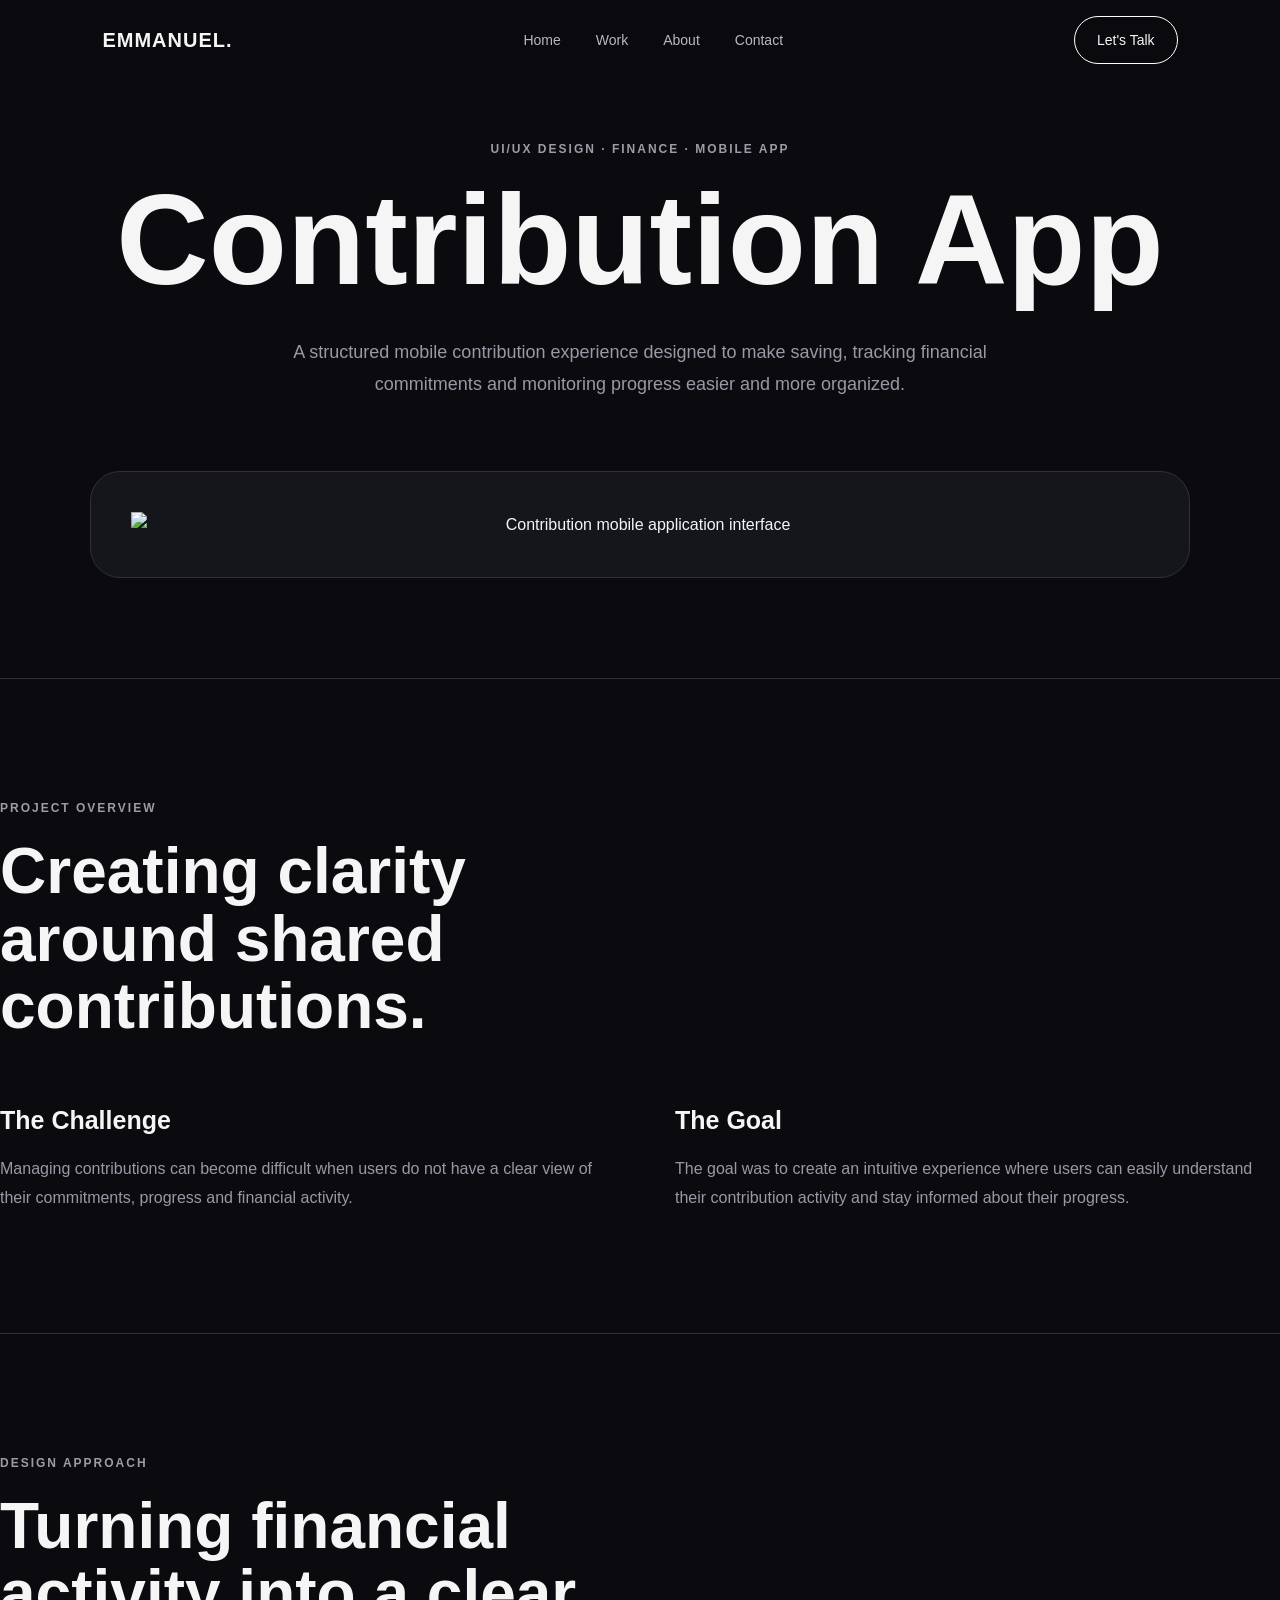
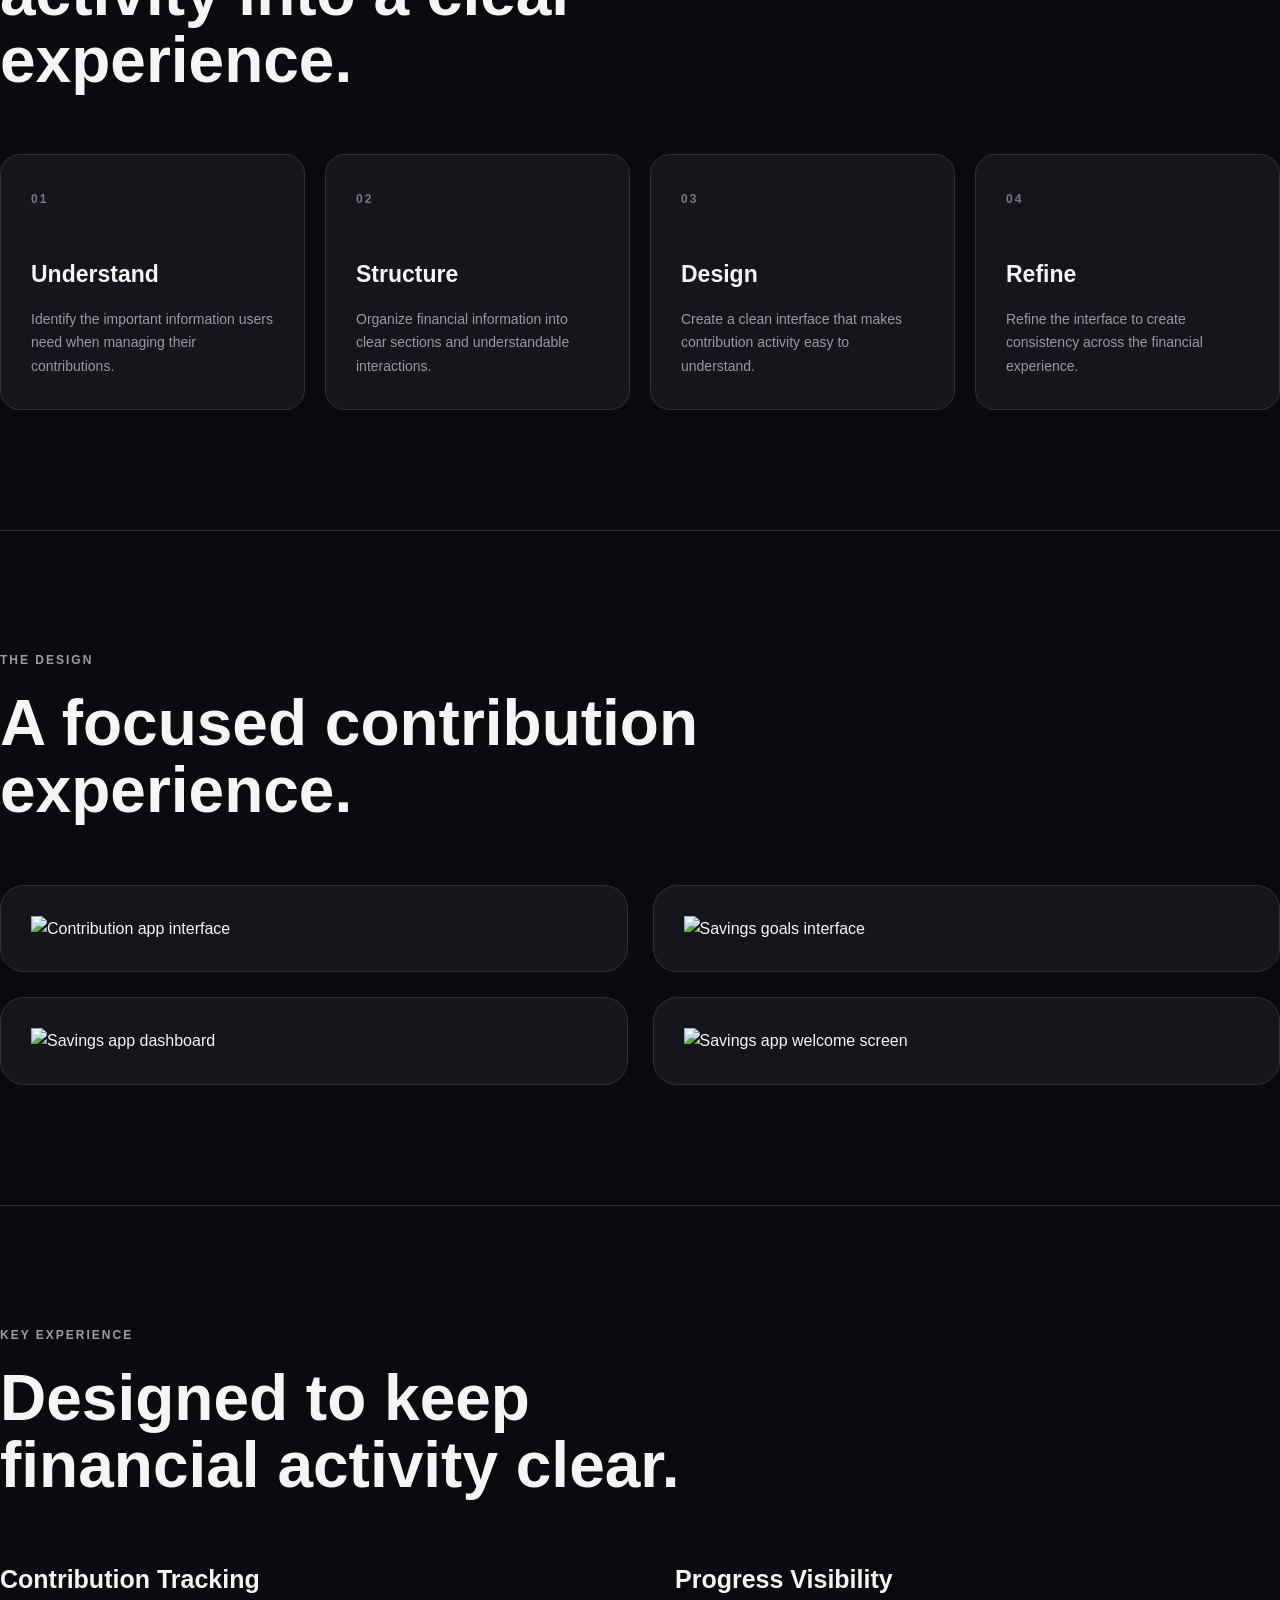
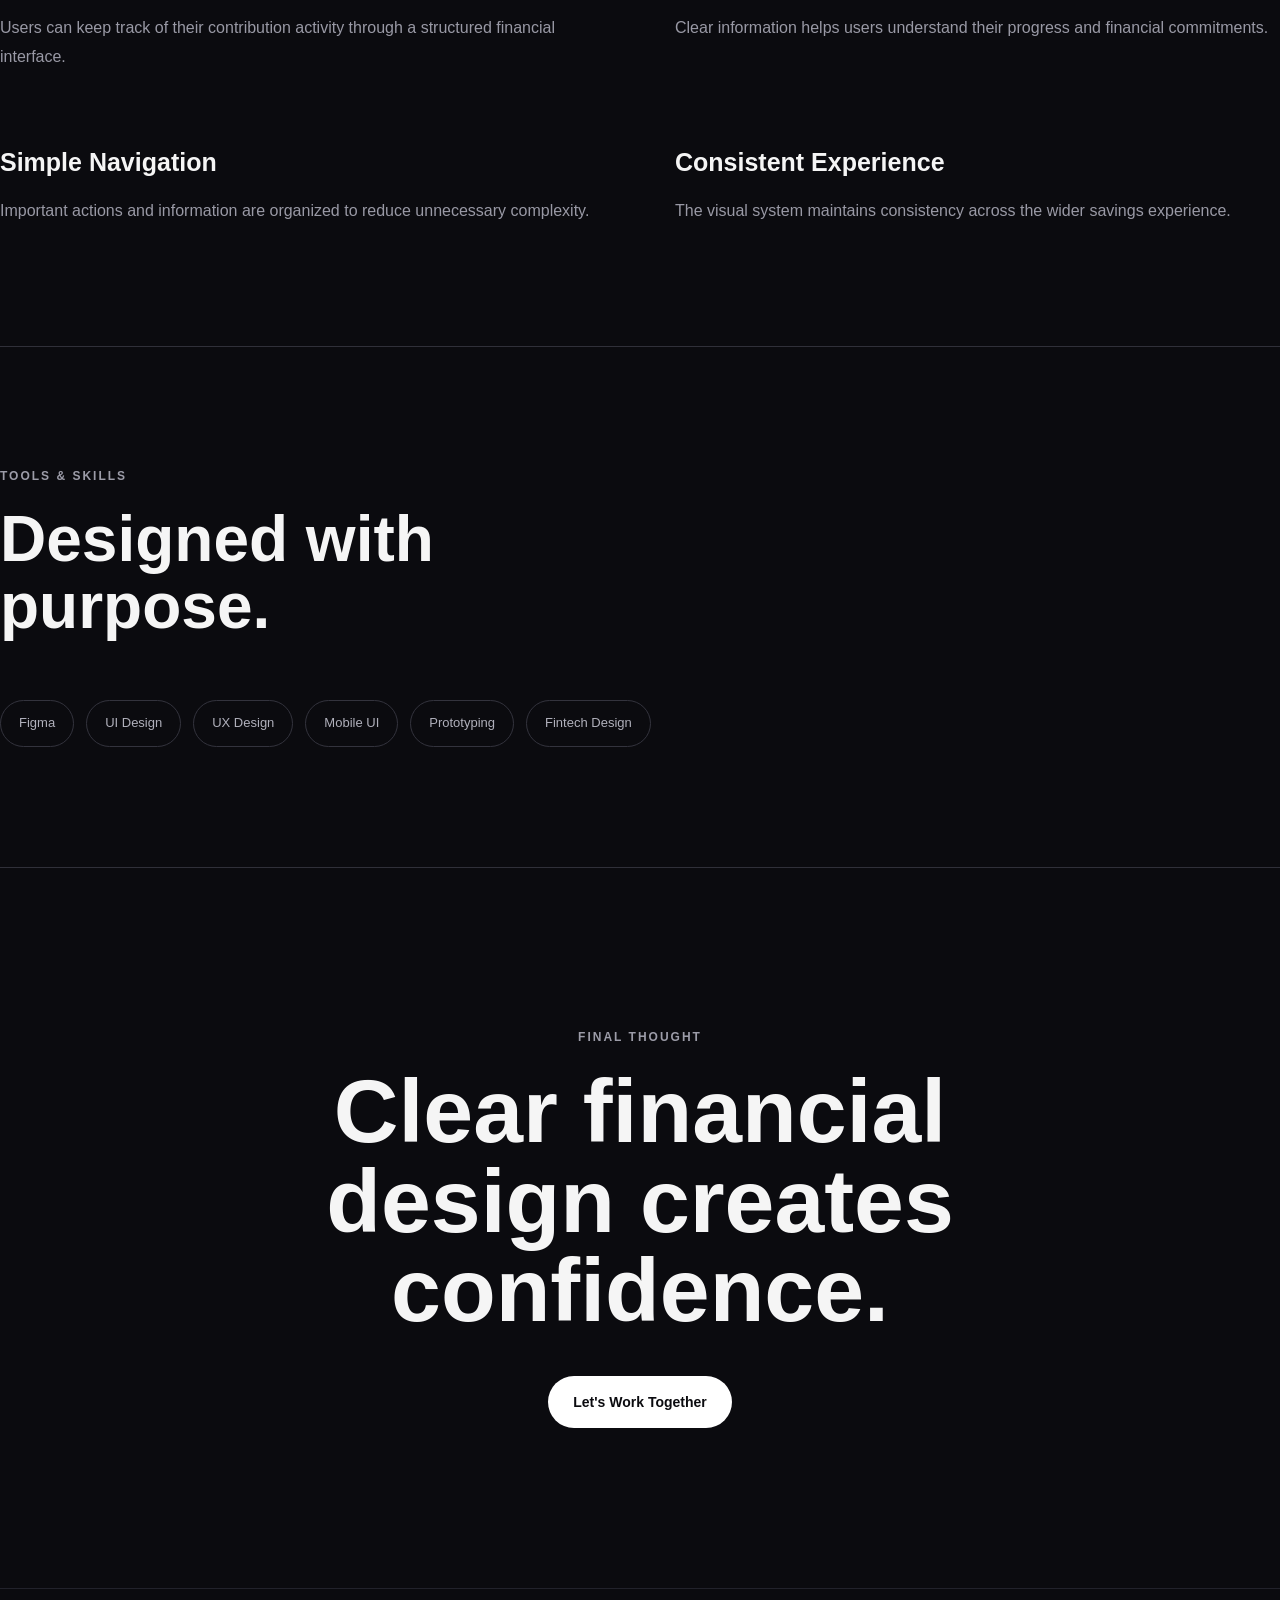
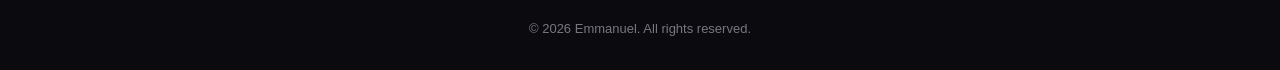
==== case-studies/contribution/index.html @ d4b5482c "Fix portfolio folder structure" ====
<!DOCTYPE html>
<html lang="en">

<head>

    <meta charset="UTF-8">

    <meta
        name="viewport"
        content="width=device-width, initial-scale=1.0"
    >

    <title>Contribution App | UI/UX Case Study</title>

    <link
        rel="stylesheet"
        href="../../css/style.css"
    >

</head>


<body>


    <!-- ================================
         NAVIGATION
    ================================= -->

    <header>

        <nav>

            <div class="logo">
                EMMANUEL.
            </div>


            <ul class="nav-links">

                <li>
                    <a href="../../index.html">
                        Home
                    </a>
                </li>

                <li>
                    <a href="../../index.html#work">
                        Work
                    </a>
                </li>

                <li>
                    <a href="../../index.html#about">
                        About
                    </a>
                </li>

                <li>
                    <a href="../../index.html#contact">
                        Contact
                    </a>
                </li>

            </ul>


            <a
                href="../../index.html#contact"
                class="nav-button"
            >
                Let's Talk
            </a>

        </nav>

    </header>



    <!-- ================================
         CASE STUDY
    ================================= -->

    <main>


        <!-- HERO -->

        <section class="case-study-hero">

            <p class="eyebrow">
                UI/UX DESIGN · FINANCE · MOBILE APP
            </p>


            <h1>
                Contribution App
            </h1>


            <p class="case-study-intro">

                A structured mobile contribution experience
                designed to make saving, tracking financial
                commitments and monitoring progress easier
                and more organized.

            </p>


            <div class="case-study-hero-image">

                <img
                    src="../../images/savings-contribution.png"
                    alt="Contribution mobile application interface"
                >

            </div>

        </section>



        <!-- PROJECT OVERVIEW -->

        <section class="case-study-section">

            <div class="case-study-heading">

                <p class="eyebrow">
                    PROJECT OVERVIEW
                </p>

                <h2>
                    Creating clarity around
                    shared contributions.
                </h2>

            </div>


            <div class="case-study-grid">


                <div>

                    <h3>
                        The Challenge
                    </h3>

                    <p>

                        Managing contributions can become
                        difficult when users do not have a
                        clear view of their commitments,
                        progress and financial activity.

                    </p>

                </div>


                <div>

                    <h3>
                        The Goal
                    </h3>

                    <p>

                        The goal was to create an intuitive
                        experience where users can easily
                        understand their contribution activity
                        and stay informed about their progress.

                    </p>

                </div>

            </div>

        </section>



        <!-- DESIGN APPROACH -->

        <section class="case-study-section">

            <div class="case-study-heading">

                <p class="eyebrow">
                    DESIGN APPROACH
                </p>

                <h2>
                    Turning financial activity
                    into a clear experience.
                </h2>

            </div>


            <div class="process-grid">


                <div class="process-card">

                    <span>
                        01
                    </span>

                    <h3>
                        Understand
                    </h3>

                    <p>

                        Identify the important information
                        users need when managing their
                        contributions.

                    </p>

                </div>


                <div class="process-card">

                    <span>
                        02
                    </span>

                    <h3>
                        Structure
                    </h3>

                    <p>

                        Organize financial information into
                        clear sections and understandable
                        interactions.

                    </p>

                </div>


                <div class="process-card">

                    <span>
                        03
                    </span>

                    <h3>
                        Design
                    </h3>

                    <p>

                        Create a clean interface that makes
                        contribution activity easy to
                        understand.

                    </p>

                </div>


                <div class="process-card">

                    <span>
                        04
                    </span>

                    <h3>
                        Refine
                    </h3>

                    <p>

                        Refine the interface to create
                        consistency across the financial
                        experience.

                    </p>

                </div>

            </div>

        </section>



        <!-- DESIGN -->

        <section class="case-study-section">

            <div class="case-study-heading">

                <p class="eyebrow">
                    THE DESIGN
                </p>

                <h2>
                    A focused contribution
                    experience.
                </h2>

            </div>


            <div class="case-study-gallery">


                <div class="gallery-item">

                    <img
                        src="../../images/savings-contribution.png"
                        alt="Contribution app interface"
                    >

                </div>


                <div class="gallery-item">

                    <img
                        src="../../images/savings-goals.png"
                        alt="Savings goals interface"
                    >

                </div>


                <div class="gallery-item">

                    <img
                        src="../../images/savings-home.png"
                        alt="Savings app dashboard"
                    >

                </div>


                <div class="gallery-item">

                    <img
                        src="../../images/savings-welcome.png"
                        alt="Savings app welcome screen"
                    >

                </div>

            </div>

        </section>



        <!-- KEY EXPERIENCE -->

        <section class="case-study-section">

            <div class="case-study-heading">

                <p class="eyebrow">
                    KEY EXPERIENCE
                </p>

                <h2>
                    Designed to keep
                    financial activity clear.
                </h2>

            </div>


            <div class="case-study-grid">


                <div>

                    <h3>
                        Contribution Tracking
                    </h3>

                    <p>

                        Users can keep track of their
                        contribution activity through a
                        structured financial interface.

                    </p>

                </div>


                <div>

                    <h3>
                        Progress Visibility
                    </h3>

                    <p>

                        Clear information helps users
                        understand their progress and
                        financial commitments.

                    </p>

                </div>


                <div>

                    <h3>
                        Simple Navigation
                    </h3>

                    <p>

                        Important actions and information
                        are organized to reduce unnecessary
                        complexity.

                    </p>

                </div>


                <div>

                    <h3>
                        Consistent Experience
                    </h3>

                    <p>

                        The visual system maintains
                        consistency across the wider
                        savings experience.

                    </p>

                </div>

            </div>

        </section>



        <!-- TOOLS -->

        <section class="case-study-section">

            <div class="case-study-heading">

                <p class="eyebrow">
                    TOOLS & SKILLS
                </p>

                <h2>
                    Designed with purpose.
                </h2>

            </div>


            <div class="case-study-tags">

                <span>
                    Figma
                </span>

                <span>
                    UI Design
                </span>

                <span>
                    UX Design
                </span>

                <span>
                    Mobile UI
                </span>

                <span>
                    Prototyping
                </span>

                <span>
                    Fintech Design
                </span>

            </div>

        </section>



        <!-- FINAL THOUGHT -->

        <section class="case-study-final">

            <p class="eyebrow">
                FINAL THOUGHT
            </p>


            <h2>
                Clear financial design
                creates confidence.
            </h2>


            <a
                href="../../index.html#contact"
                class="primary-button"
            >
                Let's Work Together
            </a>

        </section>


    </main>



    <!-- FOOTER -->

    <footer>

        <p>
            © 2026 Emmanuel. All rights reserved.
        </p>

    </footer>


</body>

</html>
---- css/style.css ----
/* ================================
   RESET & GLOBAL STYLES
================================ */

* {
    margin: 0;
    padding: 0;
    box-sizing: border-box;
}

html {
    scroll-behavior: smooth;
}

body {
    font-family: Arial, Helvetica, sans-serif;
    background: #0b0b0f;
    color: #f5f5f5;
    line-height: 1.6;
}

a {
    color: inherit;
    text-decoration: none;
}

img {
    width: 100%;
    display: block;
}

section {
    padding: 100px 8%;
}


/* ================================
   NAVIGATION
================================ */

header {
    width: 100%;
    position: fixed;
    top: 0;
    left: 0;
    z-index: 1000;
    background: rgba(11, 11, 15, 0.85);
    backdrop-filter: blur(15px);
}

nav {
    max-width: 1400px;
    margin: auto;
    height: 80px;

    display: flex;
    align-items: center;
    justify-content: space-between;

    padding: 0 8%;
}

.logo {
    font-size: 20px;
    font-weight: 800;
    letter-spacing: 1px;
}

.nav-links {
    list-style: none;

    display: flex;
    align-items: center;
    gap: 35px;
}

.nav-links a {
    color: #b8b8c0;
    font-size: 14px;
    transition: 0.3s ease;
}

.nav-links a:hover {
    color: #ffffff;
}

.nav-button {
    padding: 12px 22px;
    border: 1px solid #ffffff;
    border-radius: 50px;

    font-size: 14px;

    transition: 0.3s ease;
}

.nav-button:hover {
    background: #ffffff;
    color: #0b0b0f;
}


/* ================================
   GENERAL COMPONENTS
================================ */

.eyebrow {
    color: #9c9ca8;
    font-size: 12px;
    font-weight: 700;
    letter-spacing: 3px;
    margin-bottom: 20px;
}

.section-heading {
    max-width: 700px;
    margin-bottom: 60px;
}

.section-heading h2 {
    font-size: clamp(40px, 6vw, 72px);
    line-height: 1;
    letter-spacing: -3px;
}


/* ================================
   HERO
================================ */

.hero {
    min-height: 100vh;

    display: flex;
    align-items: center;
    justify-content: space-between;
    gap: 70px;

    padding-top: 150px;
}

.hero-content {
    max-width: 720px;
}

.hero h1 {
    font-size: clamp(55px, 7vw, 100px);
    line-height: 0.95;
    letter-spacing: -5px;
}

.hero h1 span {
    color: #8f8f9b;
}

.hero-description {
    max-width: 600px;

    margin-top: 35px;

    color: #aaaab5;
    font-size: 18px;
}

.hero-buttons {
    display: flex;
    gap: 15px;
    margin-top: 40px;
}

.primary-button,
.secondary-button {
    display: inline-block;

    padding: 15px 25px;

    border-radius: 50px;

    font-size: 14px;
    font-weight: 600;

    transition: 0.3s ease;
}

.primary-button {
    background: #ffffff;
    color: #0b0b0f;
}

.primary-button:hover {
    transform: translateY(-3px);
}

.secondary-button {
    border: 1px solid #33333d;
    color: #ffffff;
}

.secondary-button:hover {
    background: #18181f;
}


/* ================================
   HERO VISUAL
================================ */

.hero-visual {
    width: 420px;
    min-width: 320px;
}

.design-card {
    height: 520px;

    padding: 35px;

    border-radius: 30px;

    background:
        linear-gradient(
            145deg,
            #24242d,
            #111116
        );

    border: 1px solid #303039;

    display: flex;
    flex-direction: column;
    justify-content: flex-end;

    box-shadow:
        0 30px 80px rgba(0, 0, 0, 0.4);
}

.design-card p {
    color: #9999a5;
    font-size: 13px;
    margin-bottom: 10px;
}

.design-card h2 {
    font-size: 32px;
    line-height: 1.1;
}


/* ================================
   ABOUT
================================ */

.about {
    background: #101016;

    display: grid;
    grid-template-columns: 1fr 1fr;
    gap: 80px;
}

.about-content {
    max-width: 600px;
}

.about-content p {
    color: #b4b4bf;
    font-size: 20px;
    margin-bottom: 25px;
}


/* ================================
   PROJECTS
================================ */

.work {
    background: #0b0b0f;
}

.projects-grid {
    display: grid;

    grid-template-columns: repeat(2, 1fr);

    gap: 40px;
}

.project-card {
    overflow: hidden;
}

.project-image {
    overflow: hidden;

    border-radius: 25px;

    background: #17171e;

    aspect-ratio: 16 / 11;
}

.project-image img {
    height: 100%;
    object-fit: cover;

    transition: transform 0.6s ease;
}

.project-card:hover .project-image img {
    transform: scale(1.04);
}

.project-info {
    padding-top: 25px;
}

.project-info > p:first-child {
    color: #777783;
    font-size: 11px;
    font-weight: 700;
    letter-spacing: 2px;
}

.project-info h3 {
    font-size: 28px;
    margin: 8px 0;
}

.project-info p {
    color: #9999a5;
    max-width: 500px;
}

.project-info a {
    display: inline-block;

    margin-top: 15px;

    font-size: 14px;
    font-weight: 600;
}

.project-info a:hover {
    text-decoration: underline;
}


/* ================================
   SKILLS
================================ */

.skills {
    background: #101016;
}

.skills-grid {
    display: grid;

    grid-template-columns: repeat(2, 1fr);

    gap: 1px;

    background: #303039;

    border: 1px solid #303039;
}

.skill {
    padding: 45px;

    background: #101016;

    transition: 0.3s ease;
}

.skill:hover {
    background: #18181f;
}

.skill h3 {
    font-size: 25px;
    margin-bottom: 12px;
}

.skill p {
    color: #9999a5;
}


/* ================================
   CONTACT
================================ */

.contact {
    text-align: center;

    min-height: 70vh;

    display: flex;
    flex-direction: column;

    align-items: center;
    justify-content: center;
}

.contact h2 {
    font-size: clamp(50px, 8vw, 100px);

    line-height: 0.95;

    letter-spacing: -5px;

    max-width: 900px;
}

.contact > p:not(.eyebrow) {
    color: #9999a5;

    margin: 25px 0 35px;

    font-size: 18px;
}


/* ================================
   FOOTER
================================ */

footer {
    border-top: 1px solid #22222b;

    padding: 30px 8%;

    text-align: center;

    color: #777783;

    font-size: 13px;
}


/* ================================
   MOBILE RESPONSIVENESS
================================ */

@media (max-width: 900px) {

    nav {
        padding: 0 5%;
    }

    .nav-links {
        display: none;
    }

    section {
        padding: 80px 6%;
    }

    .hero {
        flex-direction: column;

        align-items: flex-start;

        padding-top: 130px;
    }

    .hero-visual {
        width: 100%;
    }

    .design-card {
        height: 400px;
    }

    .about {
        grid-template-columns: 1fr;
        gap: 40px;
    }

    .projects-grid {
        grid-template-columns: 1fr;
    }

    .skills-grid {
        grid-template-columns: 1fr;
    }
}


/* ================================
   SMALL PHONES
================================ */

@media (max-width: 500px) {

    .logo {
        font-size: 16px;
    }

    .nav-button {
        padding: 9px 15px;
        font-size: 12px;
    }

    .hero h1 {
        font-size: 55px;
        letter-spacing: -3px;
    }

    .hero-description {
        font-size: 16px;
    }

    .hero-buttons {
        flex-direction: column;

        align-items: flex-start;
    }

    .section-heading h2 {
        letter-spacing: -2px;
    }

    .contact h2 {
        letter-spacing: -3px;
    }
}

/* ================================
   SKILL NUMBER
================================ */

.skill-number {
    display: block;

    margin-bottom: 25px;

    color: #777783;

    font-size: 12px;

    font-weight: 700;

    letter-spacing: 2px;
}

.skill h3 {
    margin-bottom: 12px;
}

/* ================================
   TOOLS SECTION
================================ */

.tools {
    background: #0b0b0f;
}

.tools-list {
    border-top: 1px solid #303039;
}

.tool {
    display: flex;
    align-items: center;
    gap: 40px;

    padding: 35px 0;

    border-bottom: 1px solid #303039;

    transition: 0.3s ease;
}

.tool:hover {
    padding-left: 15px;
}

.tool-number {
    min-width: 40px;

    color: #777783;

    font-size: 12px;
    font-weight: 700;

    letter-spacing: 2px;
}

.tool-content {
    flex: 1;
}

.tool-content h3 {
    font-size: 28px;
    margin-bottom: 5px;
}

.tool-content p {
    color: #9999a5;
    font-size: 15px;
}


/* TOOLS MOBILE */

@media (max-width: 500px) {

    .tool {
        gap: 20px;
        padding: 25px 0;
    }

    .tool-content h3 {
        font-size: 22px;
    }

    .tool-content p {
        font-size: 13px;
    }

}

/* ================================
   CONTACT BUTTONS
================================ */

.contact-buttons {
    display: flex;
    align-items: center;
    justify-content: center;
    gap: 15px;
}

@media (max-width: 500px) {

    .contact-buttons {
        flex-direction: column;
        width: 100%;
    }

    .contact-buttons a {
        width: 100%;
        text-align: center;
    }

}

/* ================================
   MOBILE MENU
================================ */

.menu-toggle {
    display: none;

    width: 42px;
    height: 42px;

    border: 1px solid #33333d;
    border-radius: 50%;

    background: transparent;

    cursor: pointer;

    padding: 10px;
}


.menu-toggle span {
    display: block;

    width: 100%;
    height: 2px;

    background: #ffffff;

    margin: 4px 0;

    transition: 0.3s ease;
}


/* ================================
   MOBILE NAVIGATION
================================ */

@media (max-width: 900px) {

    .menu-toggle {
        display: block;
    }


    .nav-button {
        display: none;
    }


    .nav-links {
        position: absolute;

        top: 80px;
        left: 6%;
        right: 6%;

        display: flex;

        flex-direction: column;

        gap: 0;

        padding: 10px;

        background: #15151c;

        border: 1px solid #303039;

        border-radius: 20px;

        opacity: 0;
        visibility: hidden;

        transform: translateY(-10px);

        transition: 0.3s ease;
    }


    .nav-links li {
        width: 100%;
    }


    .nav-links a {
        display: block;

        width: 100%;

        padding: 15px;

        border-radius: 12px;
    }


    .nav-links a:hover {
        background: #202029;
    }


    .nav-links.active {
        opacity: 1;

        visibility: visible;

        transform: translateY(0);
    }

}

/* =================================
   PROJECTS / SELECTED WORK
================================= */

.work {
    padding-top: 120px;
    padding-bottom: 120px;
}


.section-description {
    max-width: 600px;

    margin-top: 20px;

    color: #9999a5;

    font-size: 16px;

    line-height: 1.8;
}


/* PROJECT GRID */

.projects-grid {
    display: grid;

    grid-template-columns: repeat(2, 1fr);

    gap: 30px;

    margin-top: 70px;
}


/* PROJECT CARD */

.project-card {
    overflow: hidden;

    background: #15151c;

    border: 1px solid #303039;

    border-radius: 24px;

    transition:
        transform 0.3s ease,
        border-color 0.3s ease;
}


.project-card:hover {
    transform: translateY(-8px);

    border-color: #555561;
}


/* PROJECT IMAGE */

.project-image {
    width: 100%;

    height: 480px;

    overflow: hidden;

    background: #0b0b0f;

    display: flex;

    align-items: center;

    justify-content: center;
}


.project-image img {
    width: 100%;

    height: 100%;

    object-fit: contain;

    display: block;

    transition: transform 0.5s ease;
}


.project-card:hover .project-image img {
    transform: scale(1.03);
}


/* PROJECT INFORMATION */

.project-info {
    padding: 30px;
}


.project-meta {
    display: flex;

    justify-content: space-between;

    align-items: center;

    margin-bottom: 20px;

    color: #777783;

    font-size: 11px;

    font-weight: 700;

    letter-spacing: 1.5px;
}


.project-info h3 {
    margin-bottom: 12px;

    font-size: 32px;

    line-height: 1.1;
}


.project-info p {
    max-width: 600px;

    margin-bottom: 25px;

    color: #9999a5;

    font-size: 15px;

    line-height: 1.7;
}


/* PROJECT TAGS */

.project-tags {
    display: flex;

    flex-wrap: wrap;

    gap: 8px;
}


.project-tags span {
    padding: 8px 12px;

    border: 1px solid #33333d;

    border-radius: 50px;

    color: #b0b0bb;

    font-size: 11px;
}


/* =================================
   PROJECT MOBILE
================================= */

@media (max-width: 800px) {

    .projects-grid {
        grid-template-columns: 1fr;

        gap: 25px;
    }


    .project-image {
        height: 430px;
    }

}


@media (max-width: 500px) {

    .work {
        padding-top: 80px;

        padding-bottom: 80px;
    }


    .projects-grid {
        margin-top: 45px;
    }


    .project-card {
        border-radius: 18px;
    }


    .project-image {
        height: 380px;
    }


    .project-info {
        padding: 22px;
    }


    .project-meta {
        font-size: 9px;
    }


    .project-info h3 {
        font-size: 27px;
    }


    .project-info p {
        font-size: 14px;
    }

}

/* =================================
   HERO PROJECT IMAGE
================================= */

.hero-project-image {
    width: 100%;
    height: 250px;

    margin-top: 25px;

    overflow: hidden;

    border-radius: 16px;

    background: #0b0b0f;

    display: flex;
    align-items: center;
    justify-content: center;
}

.hero-project-image img {
    width: 100%;
    height: 100%;

    object-fit: cover;

    display: block;

    transition: transform 0.4s ease;
}

.design-card:hover .hero-project-image img {
    transform: scale(1.04);
}

/* =================================
   CASE STUDY PAGES
================================= */

.case-study-hero {
    padding: 140px 0 100px;

    text-align: center;
}


.case-study-hero h1 {
    margin-top: 20px;

    font-size: clamp(60px, 10vw, 140px);

    line-height: 0.95;
}


.case-study-intro {
    max-width: 700px;

    margin: 35px auto 70px;

    color: #9999a5;

    font-size: 18px;

    line-height: 1.8;
}


.case-study-hero-image {
    width: 100%;

    max-width: 1100px;

    margin: 0 auto;

    padding: 40px;

    background: #15151c;

    border: 1px solid #303039;

    border-radius: 30px;
}


.case-study-hero-image img {
    width: 100%;

    max-height: 700px;

    object-fit: contain;

    display: block;
}


/* CASE STUDY SECTIONS */

.case-study-section {
    padding: 120px 0;

    border-top: 1px solid #303039;
}


.case-study-heading {
    max-width: 700px;

    margin-bottom: 60px;
}


.case-study-heading h2 {
    margin-top: 15px;

    font-size: clamp(38px, 5vw, 65px);

    line-height: 1.05;
}


.case-study-grid {
    display: grid;

    grid-template-columns: repeat(2, 1fr);

    gap: 70px;
}


.case-study-grid h3 {
    margin-bottom: 15px;

    font-size: 25px;
}


.case-study-grid p {
    color: #9999a5;

    line-height: 1.8;

    font-size: 16px;
}


/* PROCESS */

.process-grid {
    display: grid;

    grid-template-columns: repeat(4, 1fr);

    gap: 20px;
}


.process-card {
    padding: 30px;

    min-height: 250px;

    background: #15151c;

    border: 1px solid #303039;

    border-radius: 20px;
}


.process-card span {
    color: #777783;

    font-size: 12px;

    font-weight: 700;

    letter-spacing: 2px;
}


.process-card h3 {
    margin: 45px 0 15px;

    font-size: 23px;
}


.process-card p {
    color: #9999a5;

    font-size: 14px;

    line-height: 1.7;
}


/* GALLERY */

.case-study-gallery {
    display: grid;

    grid-template-columns: repeat(2, 1fr);

    gap: 25px;
}


.gallery-item {
    width: 100%;

    padding: 30px;

    background: #15151c;

    border: 1px solid #303039;

    border-radius: 24px;

    display: flex;

    align-items: center;

    justify-content: center;
}


.gallery-item img {
    width: 100%;

    display: block;

    object-fit: contain;
}

@media (max-width: 800px) {

    .case-study-gallery {
        grid-template-columns: 1fr;
    }

}


/* TAGS */

.case-study-tags {
    display: flex;

    flex-wrap: wrap;

    gap: 12px;
}


.case-study-tags span {
    padding: 12px 18px;

    border: 1px solid #33333d;

    border-radius: 50px;

    color: #b0b0bb;

    font-size: 13px;
}


/* FINAL */

.case-study-final {
    padding: 160px 0;

    text-align: center;

    border-top: 1px solid #303039;
}


.case-study-final h2 {
    max-width: 800px;

    margin: 20px auto 40px;

    font-size: clamp(45px, 7vw, 90px);

    line-height: 1;
}


/* MOBILE */

@media (max-width: 800px) {

    .case-study-hero {
        padding: 100px 0 70px;
    }


    .case-study-hero-image {
        padding: 20px;

        border-radius: 20px;
    }


    .case-study-section {
        padding: 80px 0;
    }


    .case-study-grid {
        grid-template-columns: 1fr;

        gap: 40px;
    }


    .process-grid {
        grid-template-columns: repeat(2, 1fr);
    }


    .gallery-item {
        padding: 20px;

        border-radius: 20px;
    }

}


@media (max-width: 500px) {

    .case-study-hero h1 {
        font-size: 65px;
    }


    .case-study-intro {
        font-size: 15px;

        margin-bottom: 45px;
    }


    .process-grid {
        grid-template-columns: 1fr;
    }


    .process-card {
        min-height: auto;
    }


    .case-study-final {
        padding: 100px 0;
    }

}

/* =================================
   CASE STUDY LINK
================================= */

.case-study-link {
    display: inline-flex;

    align-items: center;

    margin-top: 25px;

    color: #ffffff;

    font-size: 13px;

    font-weight: 600;

    text-decoration: none;

    border-bottom: 1px solid #ffffff;

    padding-bottom: 5px;

    transition: 0.3s ease;
}


.case-study-link:hover {
    opacity: 0.6;

    transform: translateX(5px);
}

/* =================================
   FINAL PORTFOLIO POLISH
================================= */


/* PROJECT CARDS */

.project-card {
    transition: transform 0.35s ease;
}

.project-card:hover {
    transform: translateY(-6px);
}


.project-image {
    overflow: hidden;
}


.project-image img {
    transition: transform 0.5s ease;
}


.project-card:hover .project-image img {
    transform: scale(1.03);
}


/* PROJECT INFORMATION */

.project-info {
    padding-top: 25px;
}


.project-meta {
    display: flex;

    justify-content: space-between;

    align-items: center;

    margin-bottom: 20px;

    color: #777783;

    font-size: 11px;

    letter-spacing: 1.5px;

    font-weight: 600;
}


.project-info h3 {
    margin-bottom: 15px;

    font-size: 32px;

    line-height: 1.1;
}


.project-info p {
    max-width: 600px;

    color: #9999a5;

    line-height: 1.7;

    font-size: 15px;
}


/* PROJECT TAGS */

.project-tags {
    display: flex;

    flex-wrap: wrap;

    gap: 8px;

    margin-top: 20px;
}


.project-tags span {
    padding: 8px 13px;

    border: 1px solid #303039;

    border-radius: 50px;

    color: #9999a5;

    font-size: 11px;
}


/* CASE STUDY BUTTON */

.case-study-link {
    display: inline-flex;

    align-items: center;

    margin-top: 25px;

    color: #ffffff;

    font-size: 13px;

    font-weight: 600;

    text-decoration: none;

    border-bottom: 1px solid #ffffff;

    padding-bottom: 5px;

    transition: 0.3s ease;
}


.case-study-link:hover {
    opacity: 0.6;

    transform: translateX(5px);
}

/* =================================
   NAVIGATION POLISH
================================= */

nav {
    transition: 0.3s ease;
}


.nav-links a {
    position: relative;

    transition: color 0.3s ease;
}


.nav-links a::after {
    content: "";

    position: absolute;

    left: 0;

    bottom: -6px;

    width: 0;

    height: 1px;

    background: #ffffff;

    transition: width 0.3s ease;
}


.nav-links a:hover::after {
    width: 100%;
}


.nav-button {
    transition:
        transform 0.3s ease,
        opacity 0.3s ease;
}


.nav-button:hover {
    transform: translateY(-2px);

    opacity: 0.8;
}

/* =================================
   BUTTON POLISH
================================= */

.primary-button,
.secondary-button {
    transition:
        transform 0.3s ease,
        opacity 0.3s ease;
}


.primary-button:hover,
.secondary-button:hover {
    transform: translateY(-3px);
}


.primary-button:hover {
    opacity: 0.85;
}


.secondary-button:hover {
    opacity: 0.7;
}

/* =================================
   SECTION POLISH
================================= */

section {
    scroll-margin-top: 100px;
}


.eyebrow {
    letter-spacing: 2px;

    font-weight: 600;
}


.about-content p,
.skills-content p {
    line-height: 1.8;
}

/* =================================
   MOBILE POLISH
================================= */

@media (max-width: 700px) {

    .project-info h3 {
        font-size: 26px;
    }


    .project-info p {
        font-size: 14px;
    }


    .project-meta {
        font-size: 9px;

        gap: 15px;
    }


    .project-tags span {
        font-size: 10px;

        padding: 7px 11px;
    }


    .case-study-link {
        font-size: 12px;
    }


    .hero-project-image {
        height: 200px;
    }

}

/* =================================
   CONTACT SECTION
================================= */

.contact-section {
    padding: 140px 0;

    border-top: 1px solid #303039;
}


.contact-content {
    max-width: 900px;
}


.contact-content h2 {
    max-width: 850px;

    margin-top: 20px;

    font-size: clamp(45px, 7vw, 90px);

    line-height: 1;
}


.contact-description {
    max-width: 650px;

    margin-top: 30px;

    color: #9999a5;

    font-size: 17px;

    line-height: 1.8;
}


.contact-details {
    display: grid;

    grid-template-columns: repeat(3, 1fr);

    gap: 20px;

    margin-top: 60px;
}


.contact-item {
    padding: 25px;

    border: 1px solid #303039;

    border-radius: 18px;

    background: #15151c;
}


.contact-label {
    display: block;

    margin-bottom: 12px;

    color: #777783;

    font-size: 10px;

    font-weight: 600;

    letter-spacing: 2px;
}


.contact-item a {
    color: #ffffff;

    font-size: 14px;

    text-decoration: none;

    line-height: 1.5;

    word-break: break-word;

    transition: opacity 0.3s ease;
}


.contact-item a:hover {
    opacity: 0.6;
}


.contact-button {
    margin-top: 40px;
}


/* CONTACT MOBILE */

@media (max-width: 700px) {

    .contact-section {
        padding: 90px 0;
    }


    .contact-content h2 {
        font-size: 48px;
    }


    .contact-description {
        font-size: 15px;
    }


    .contact-details {
        grid-template-columns: 1fr;

        margin-top: 40px;
    }


    .contact-item {
        padding: 22px;
    }

}
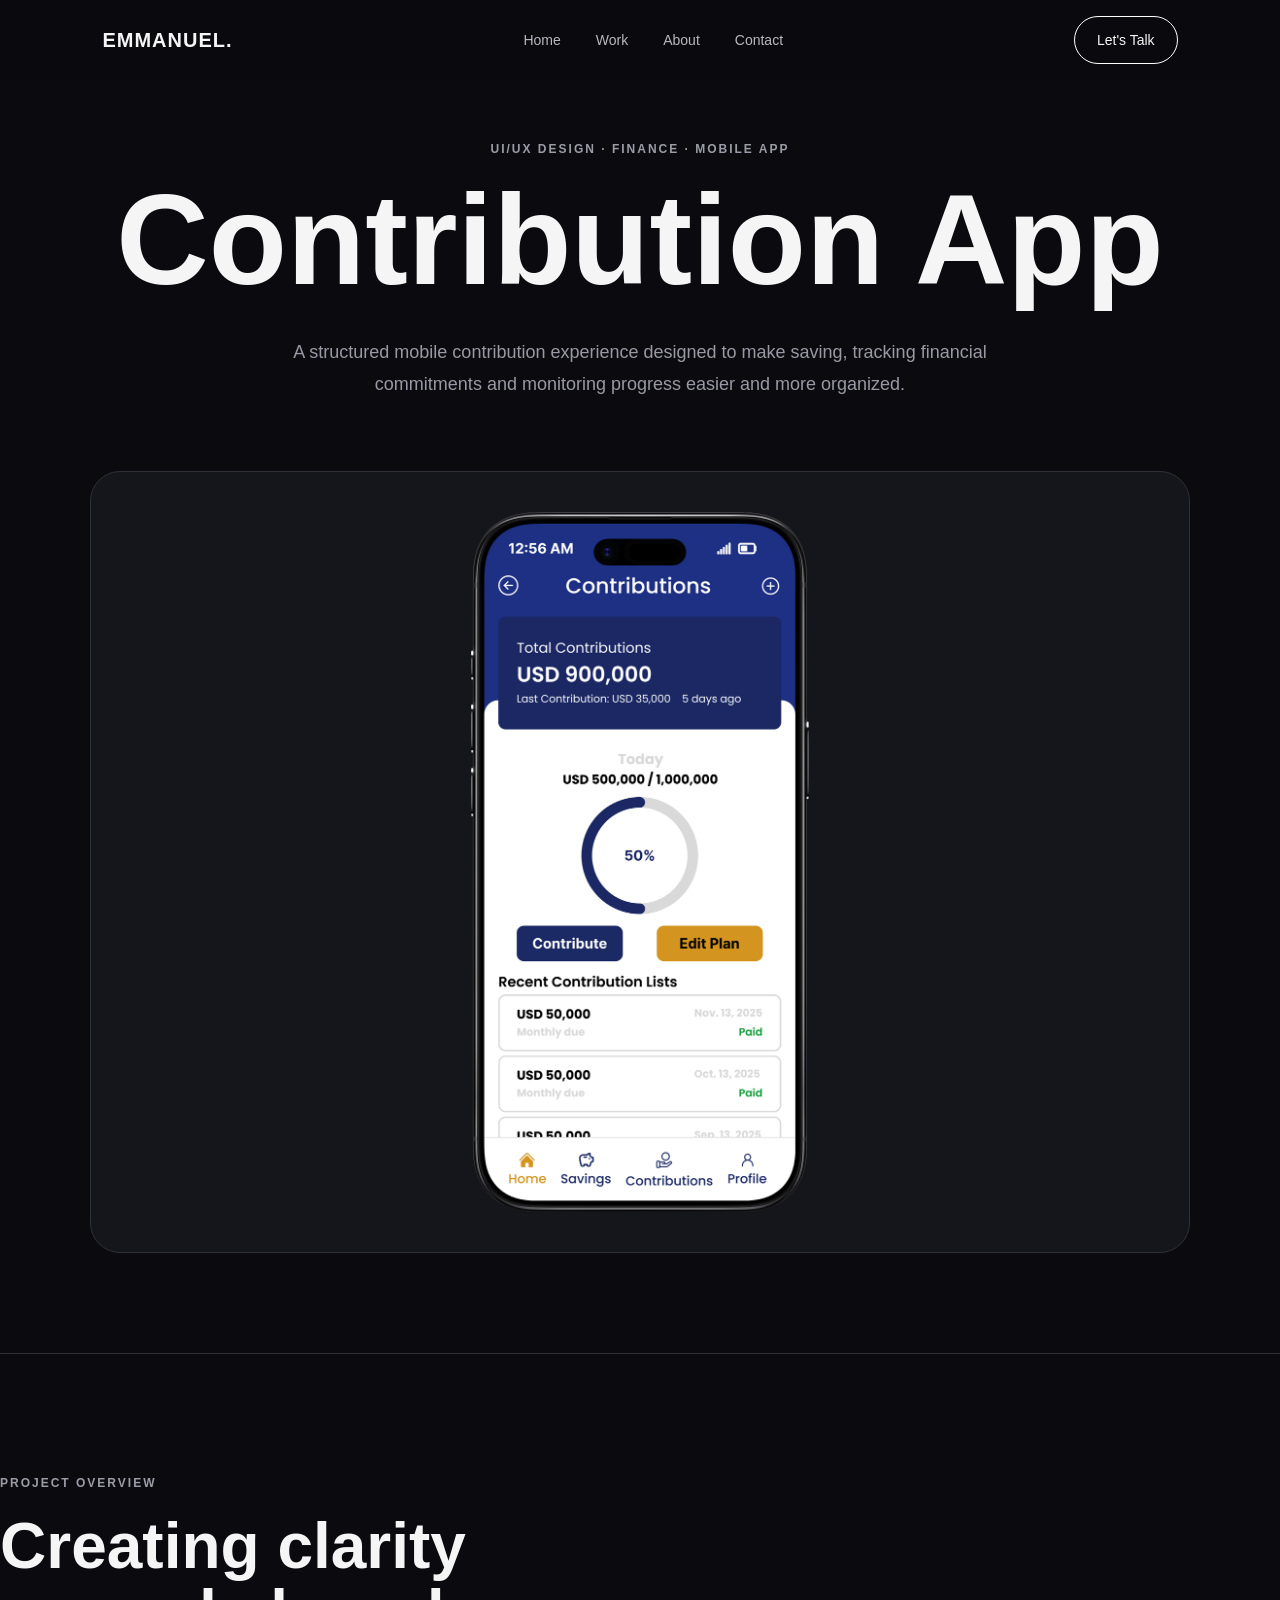
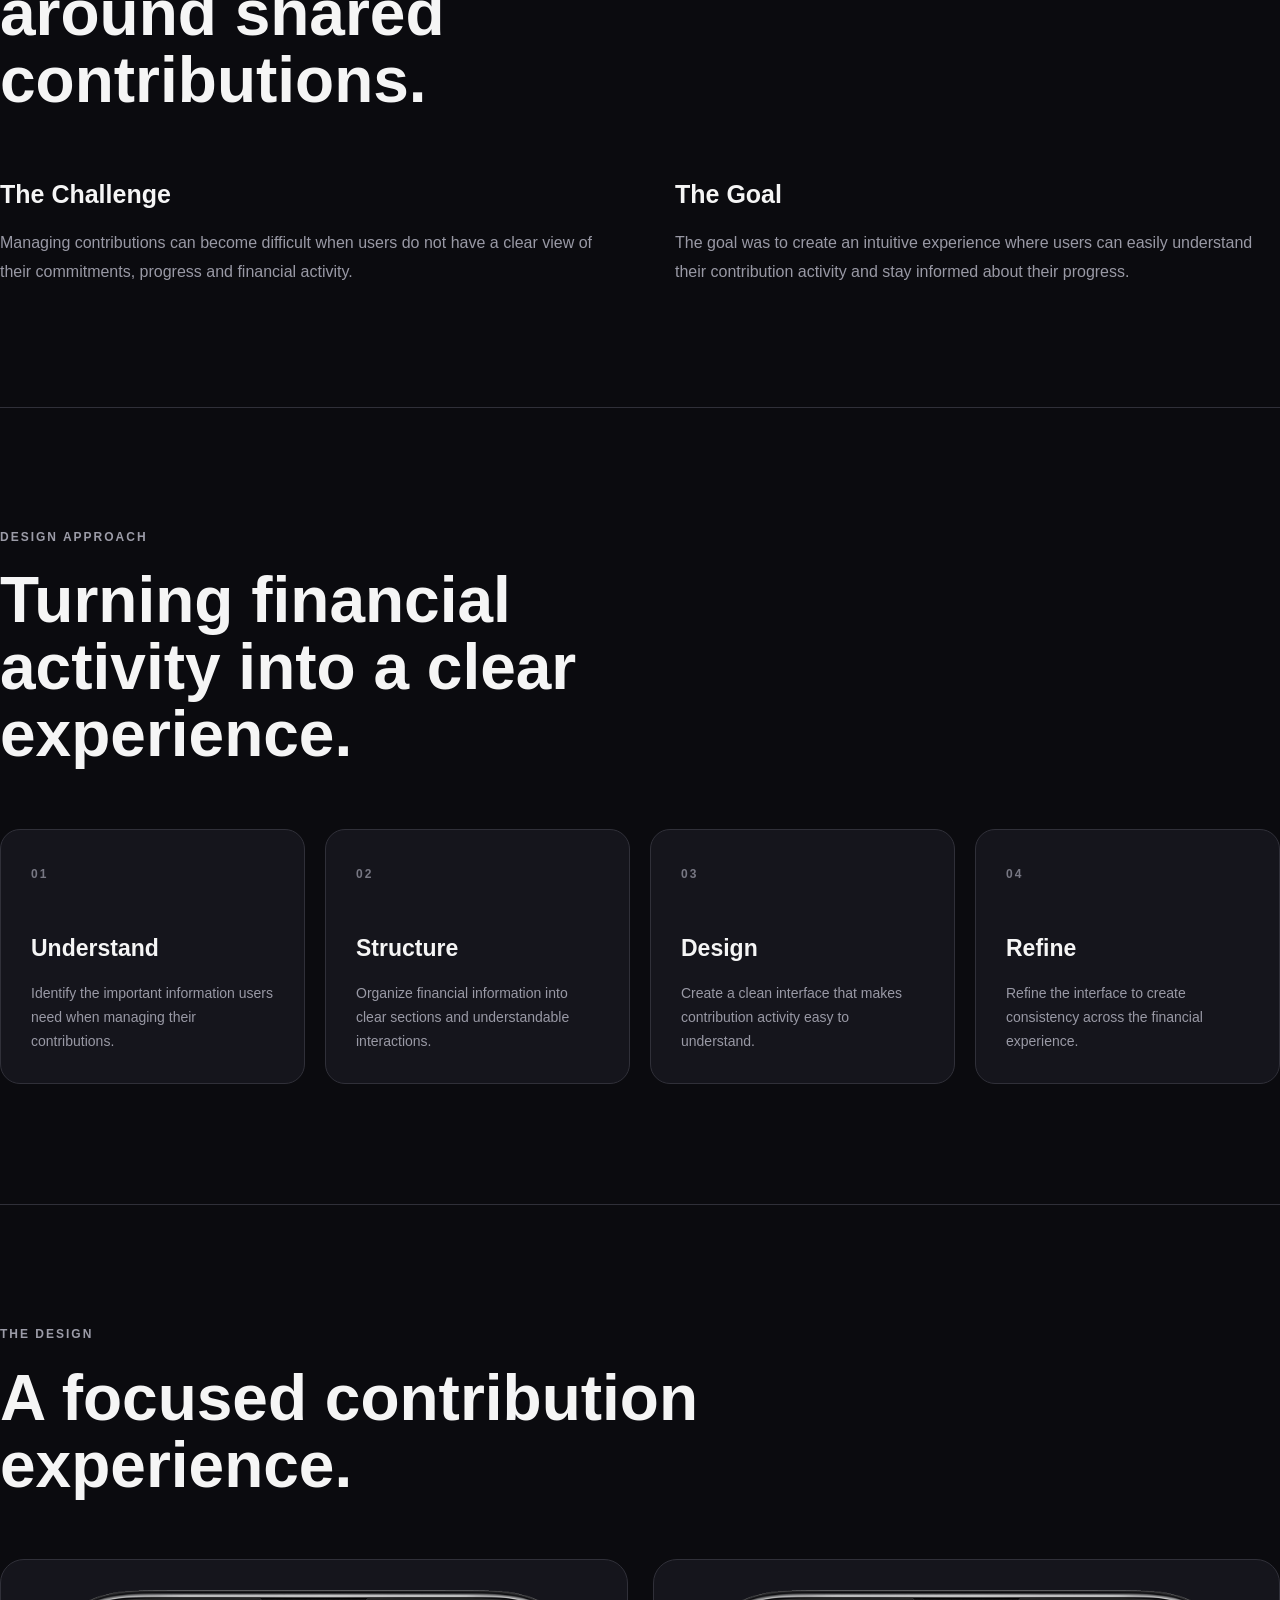
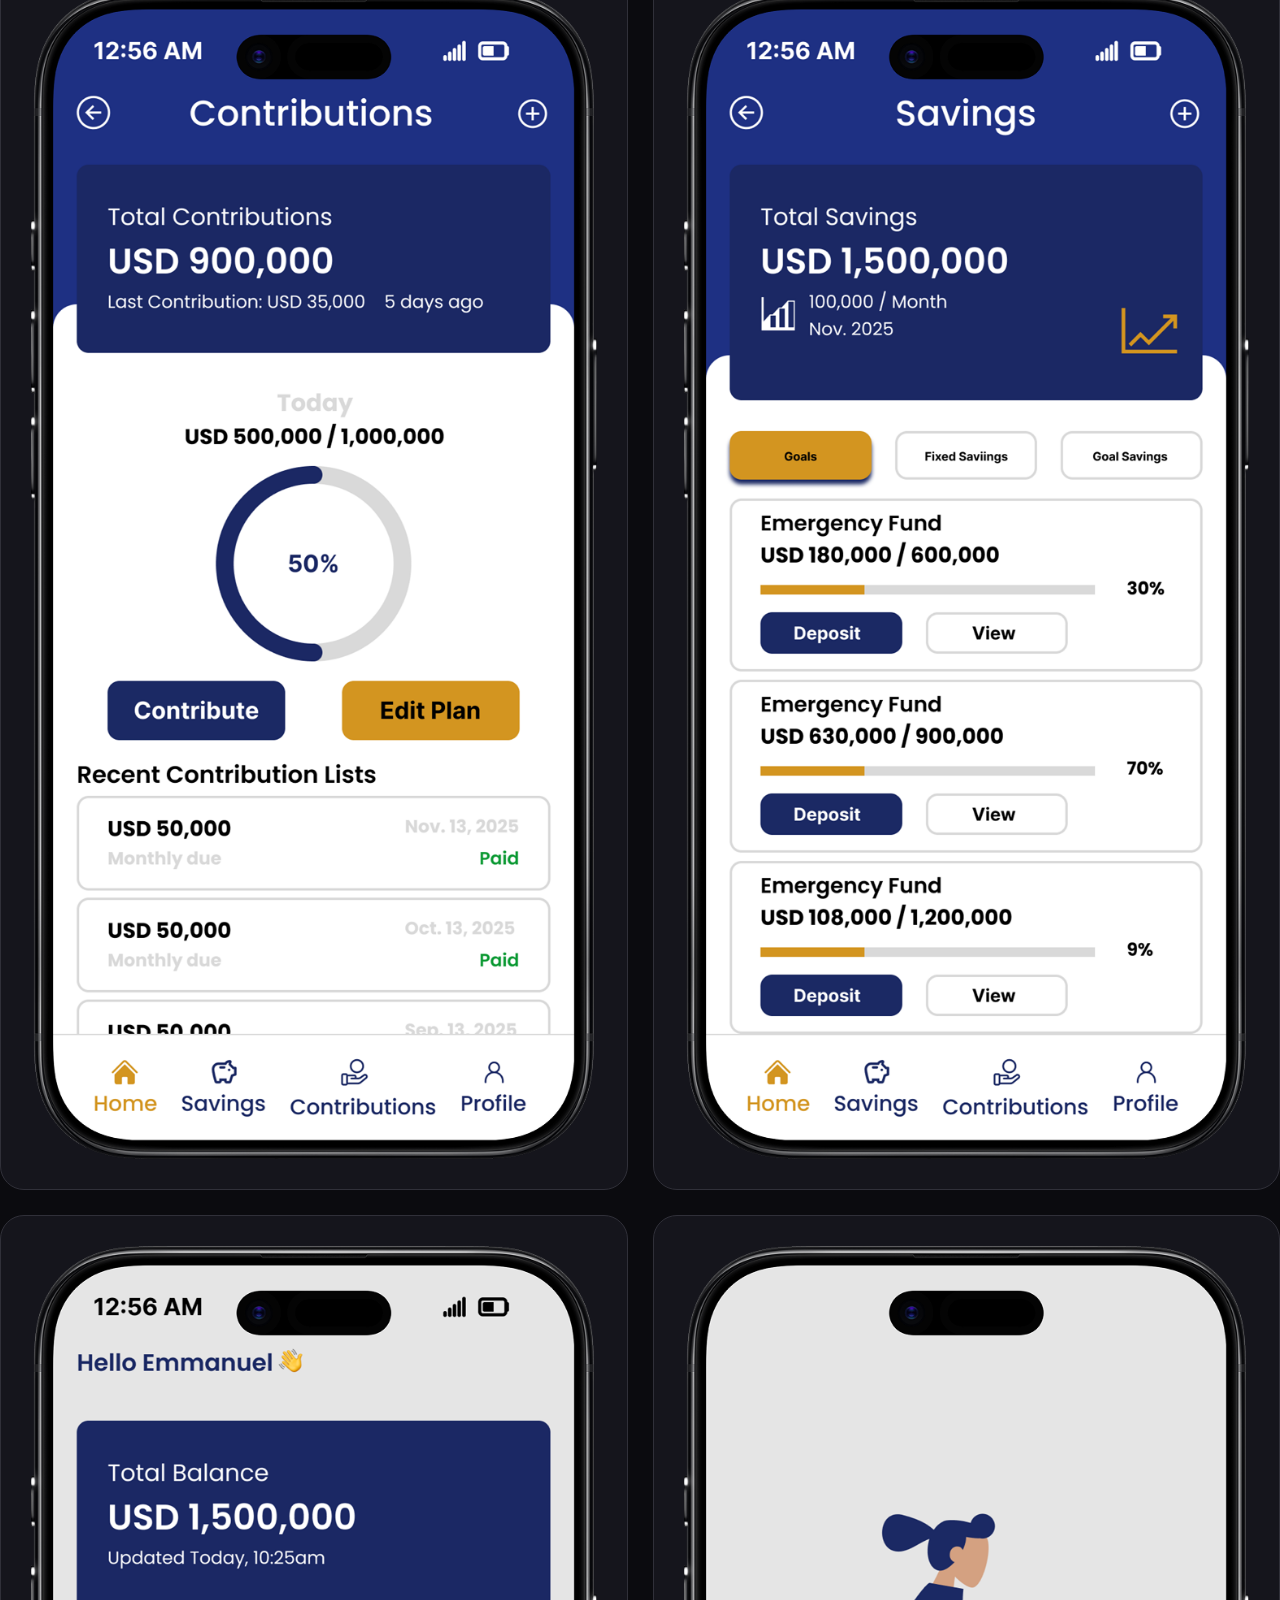
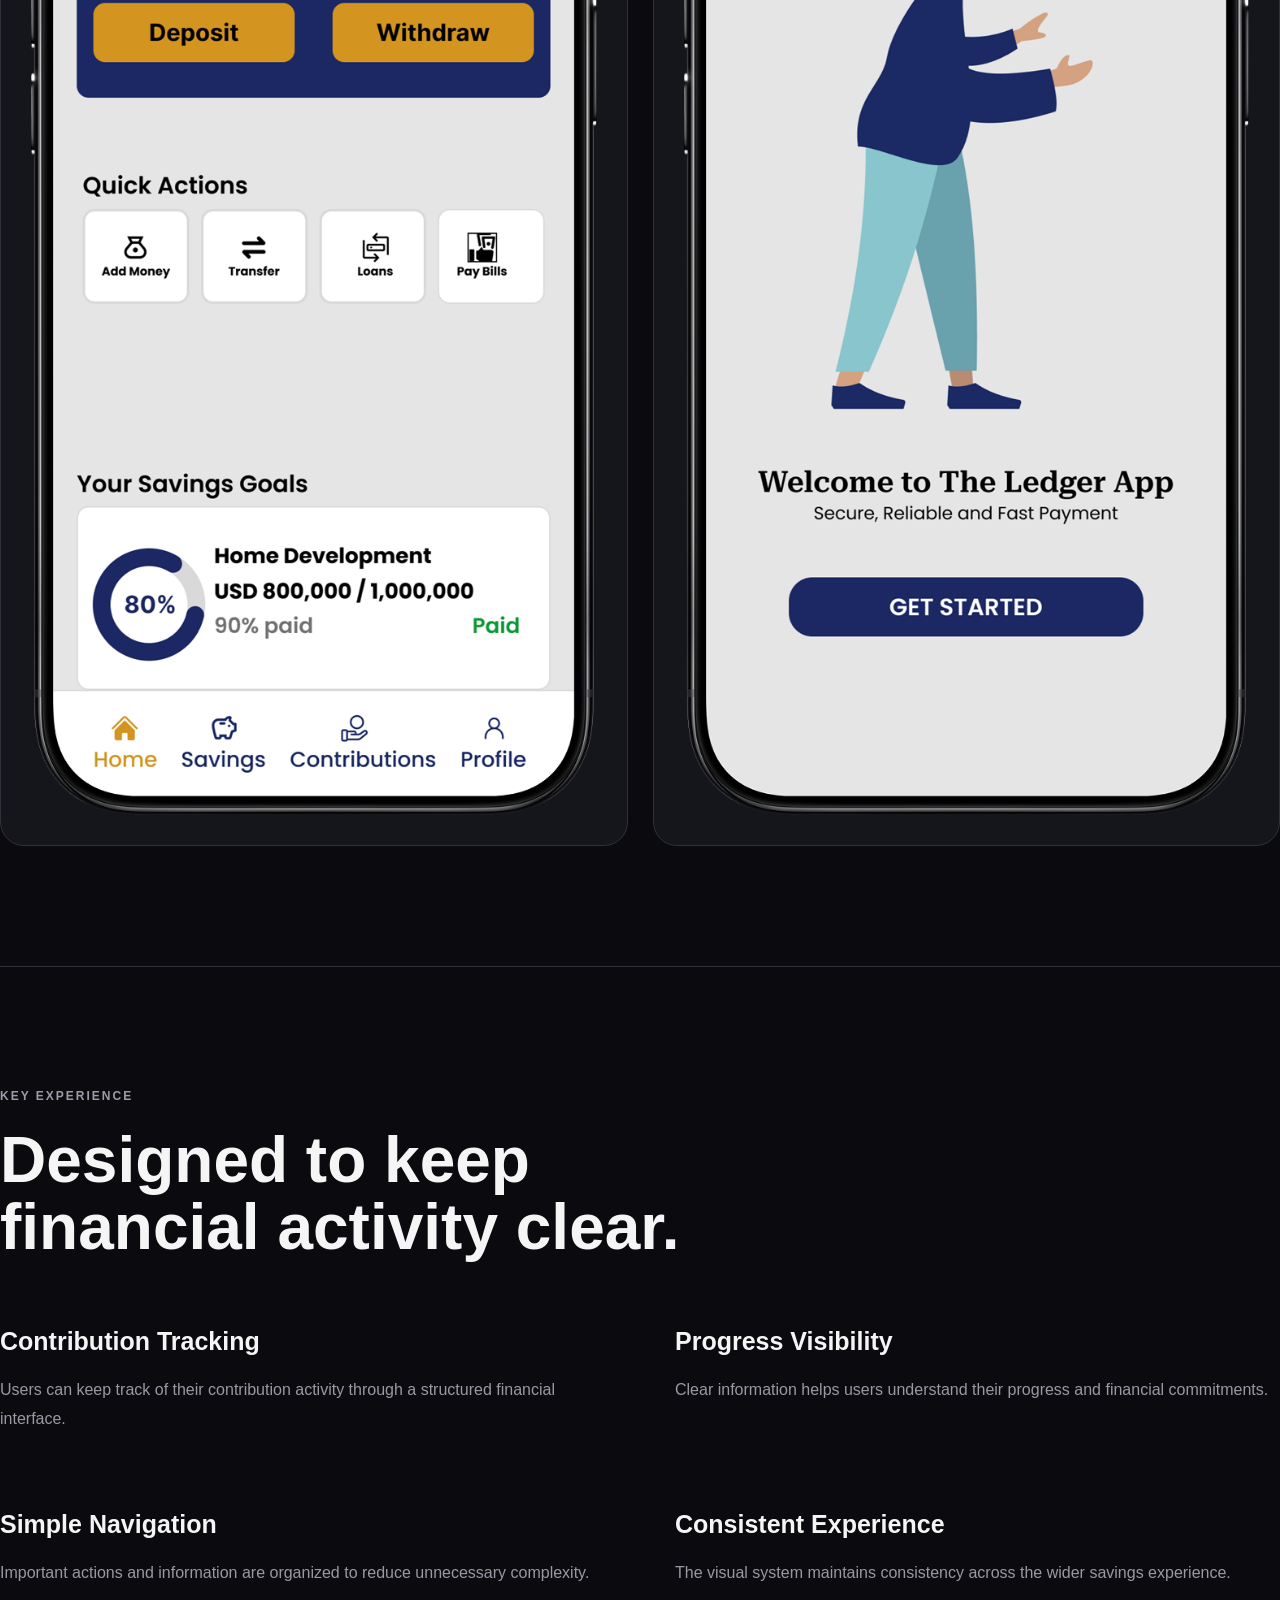
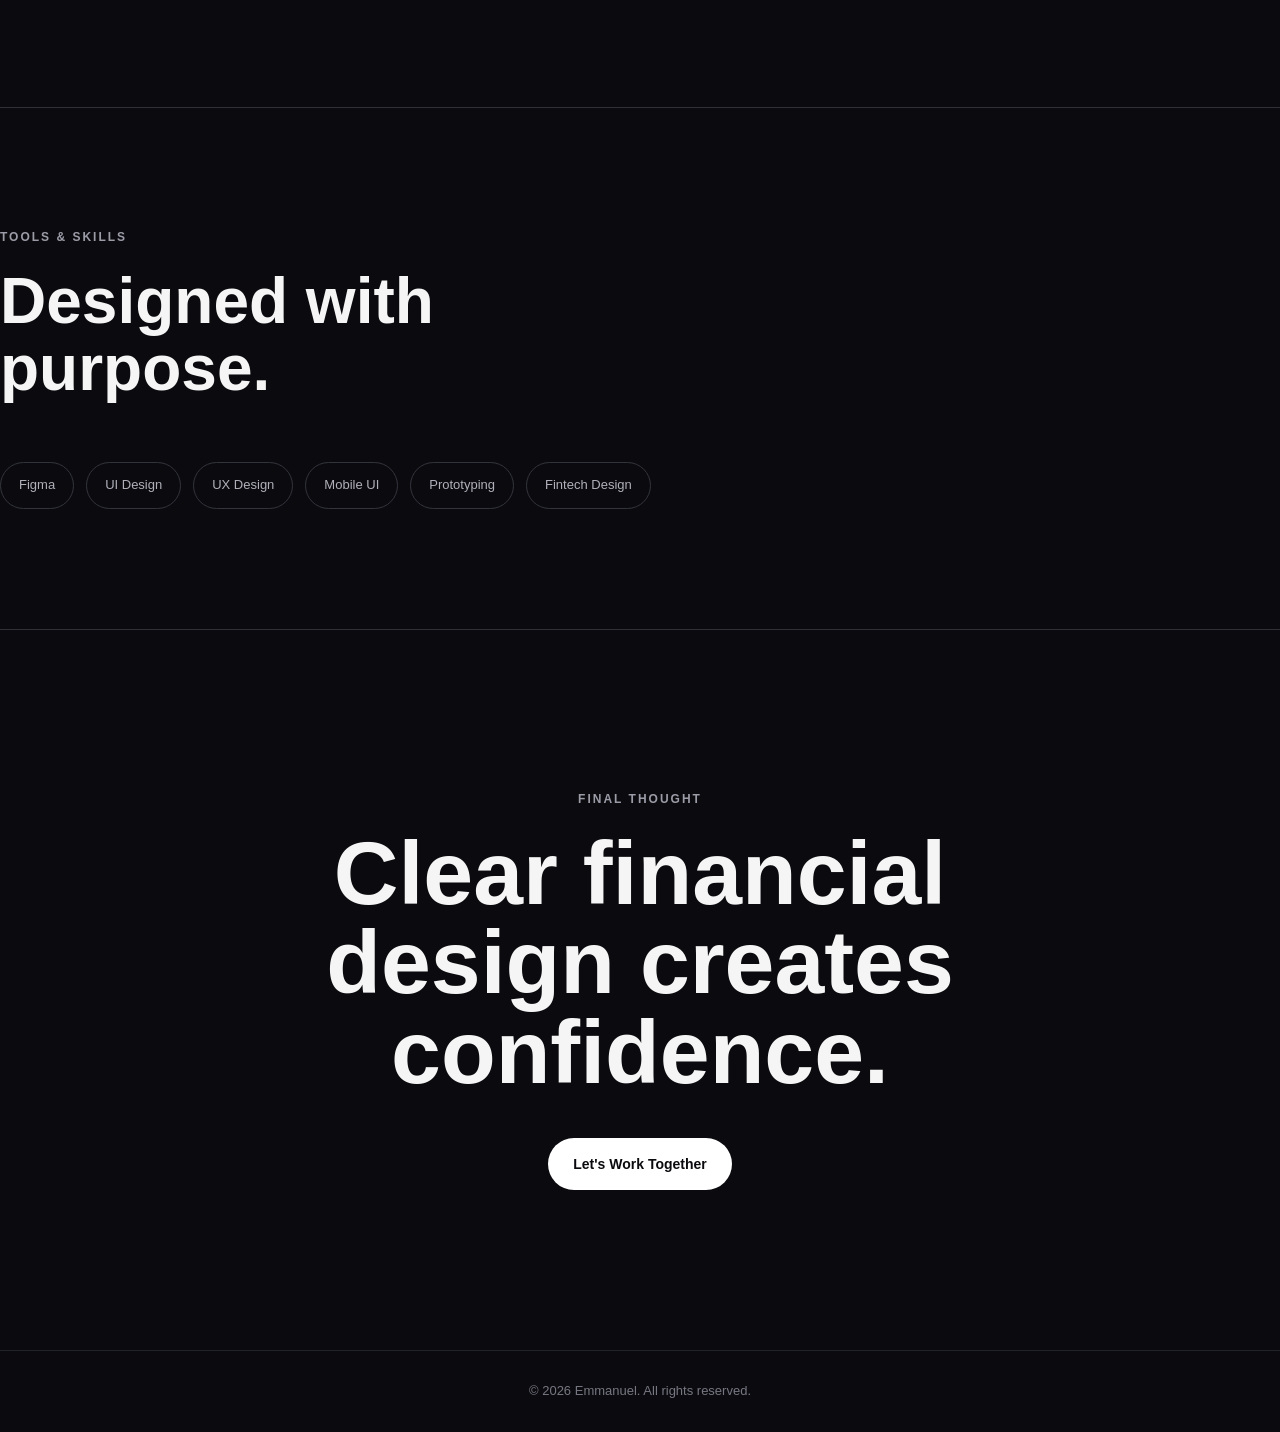
==== commit d1e95c32: "Fix image paths for GitHub Pages" ====
--- a/case-studies/contribution/index.html
+++ b/case-studies/contribution/index.html
@@ -112,7 +112,7 @@
             <div class="case-study-hero-image">
 
                 <img
-                    src="../../images/savings-contribution.png"
+                    src="../../Images/savings-contribution.png"
                     alt="Contribution mobile application interface"
                 >
 
@@ -318,7 +318,7 @@
                 <div class="gallery-item">
 
                     <img
-                        src="../../images/savings-contribution.png"
+                        src="../../Images/savings-contribution.png"
                         alt="Contribution app interface"
                     >
 
@@ -328,7 +328,7 @@
                 <div class="gallery-item">
 
                     <img
-                        src="../../images/savings-goals.png"
+                        src="../../Images/savings-goals.png"
                         alt="Savings goals interface"
                     >
 
@@ -338,7 +338,7 @@
                 <div class="gallery-item">
 
                     <img
-                        src="../../images/savings-home.png"
+                        src="../../Images/savings-home.png"
                         alt="Savings app dashboard"
                     >
 
@@ -348,7 +348,7 @@
                 <div class="gallery-item">
 
                     <img
-                        src="../../images/savings-welcome.png"
+                        src="../../Images/savings-welcome.png"
                         alt="Savings app welcome screen"
                     >
 
@@ -545,4 +545,4 @@
 
 </body>
 
-</html>+</html>
